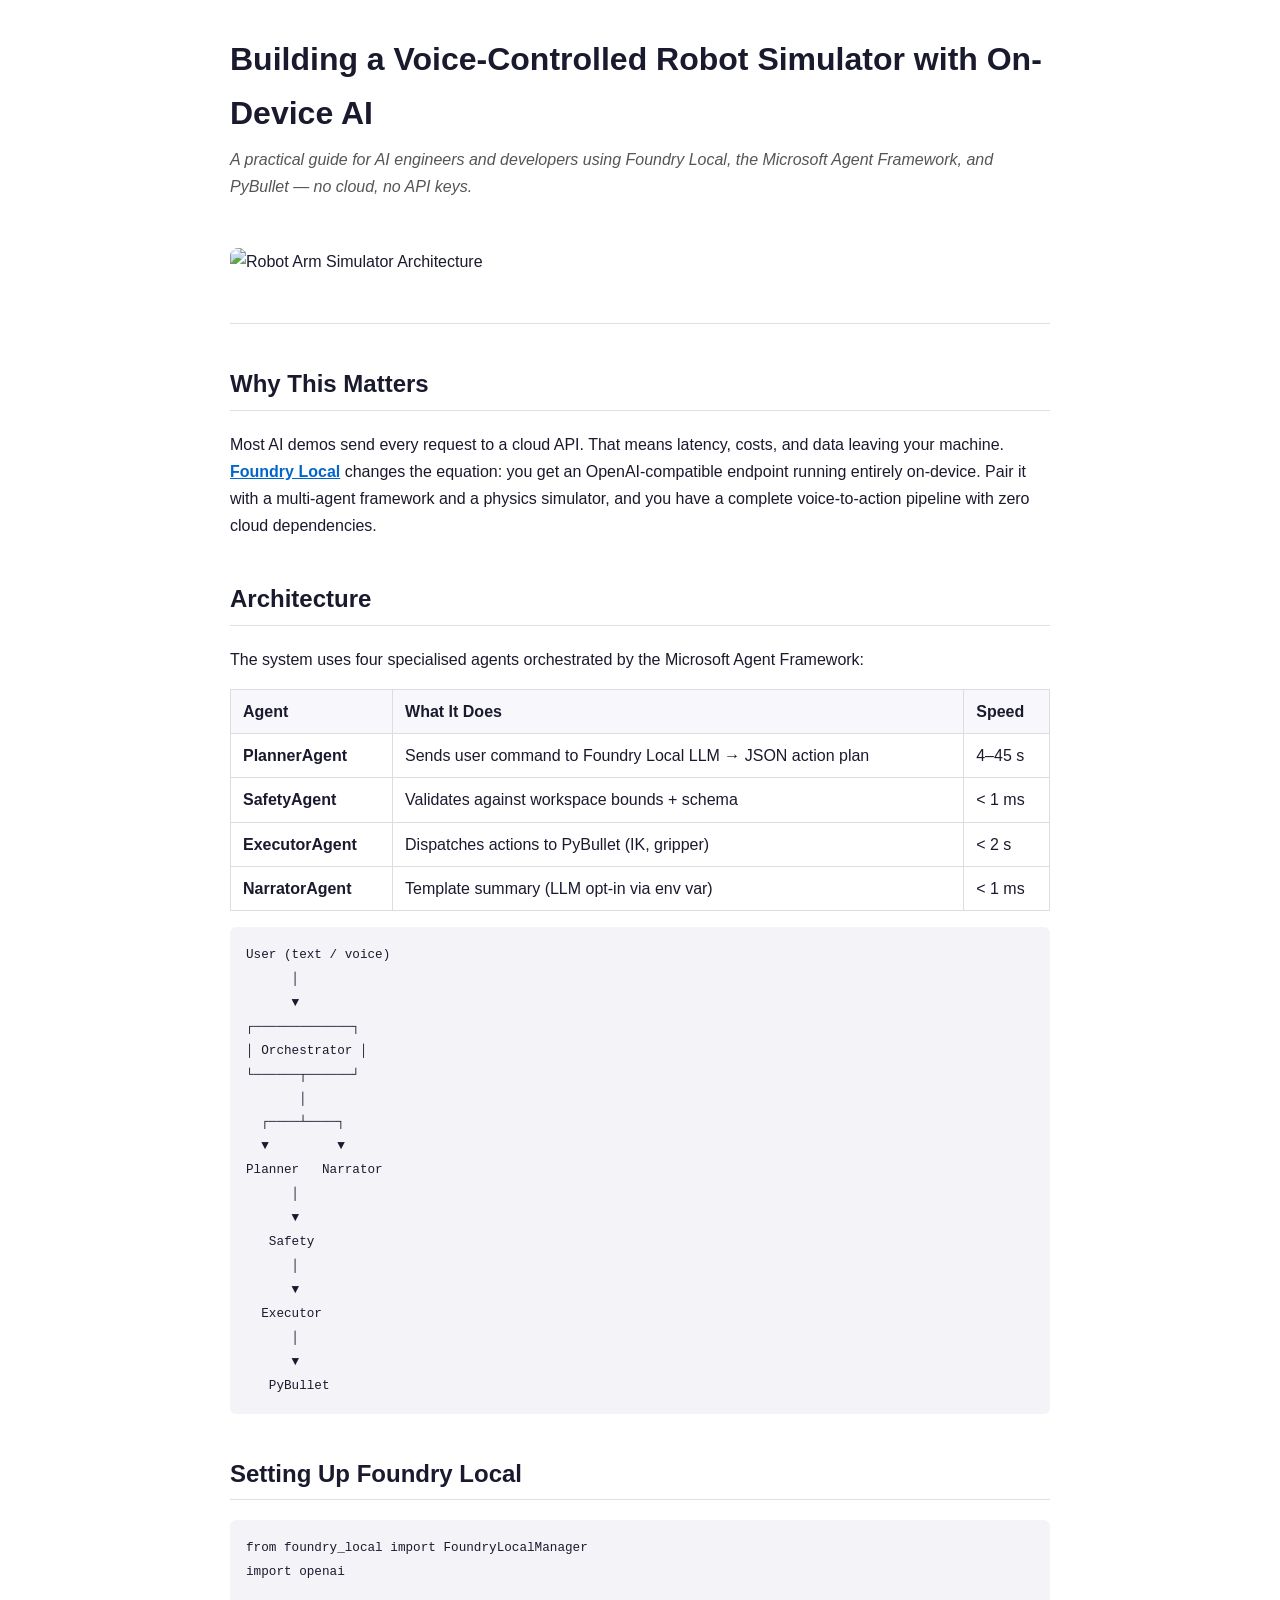
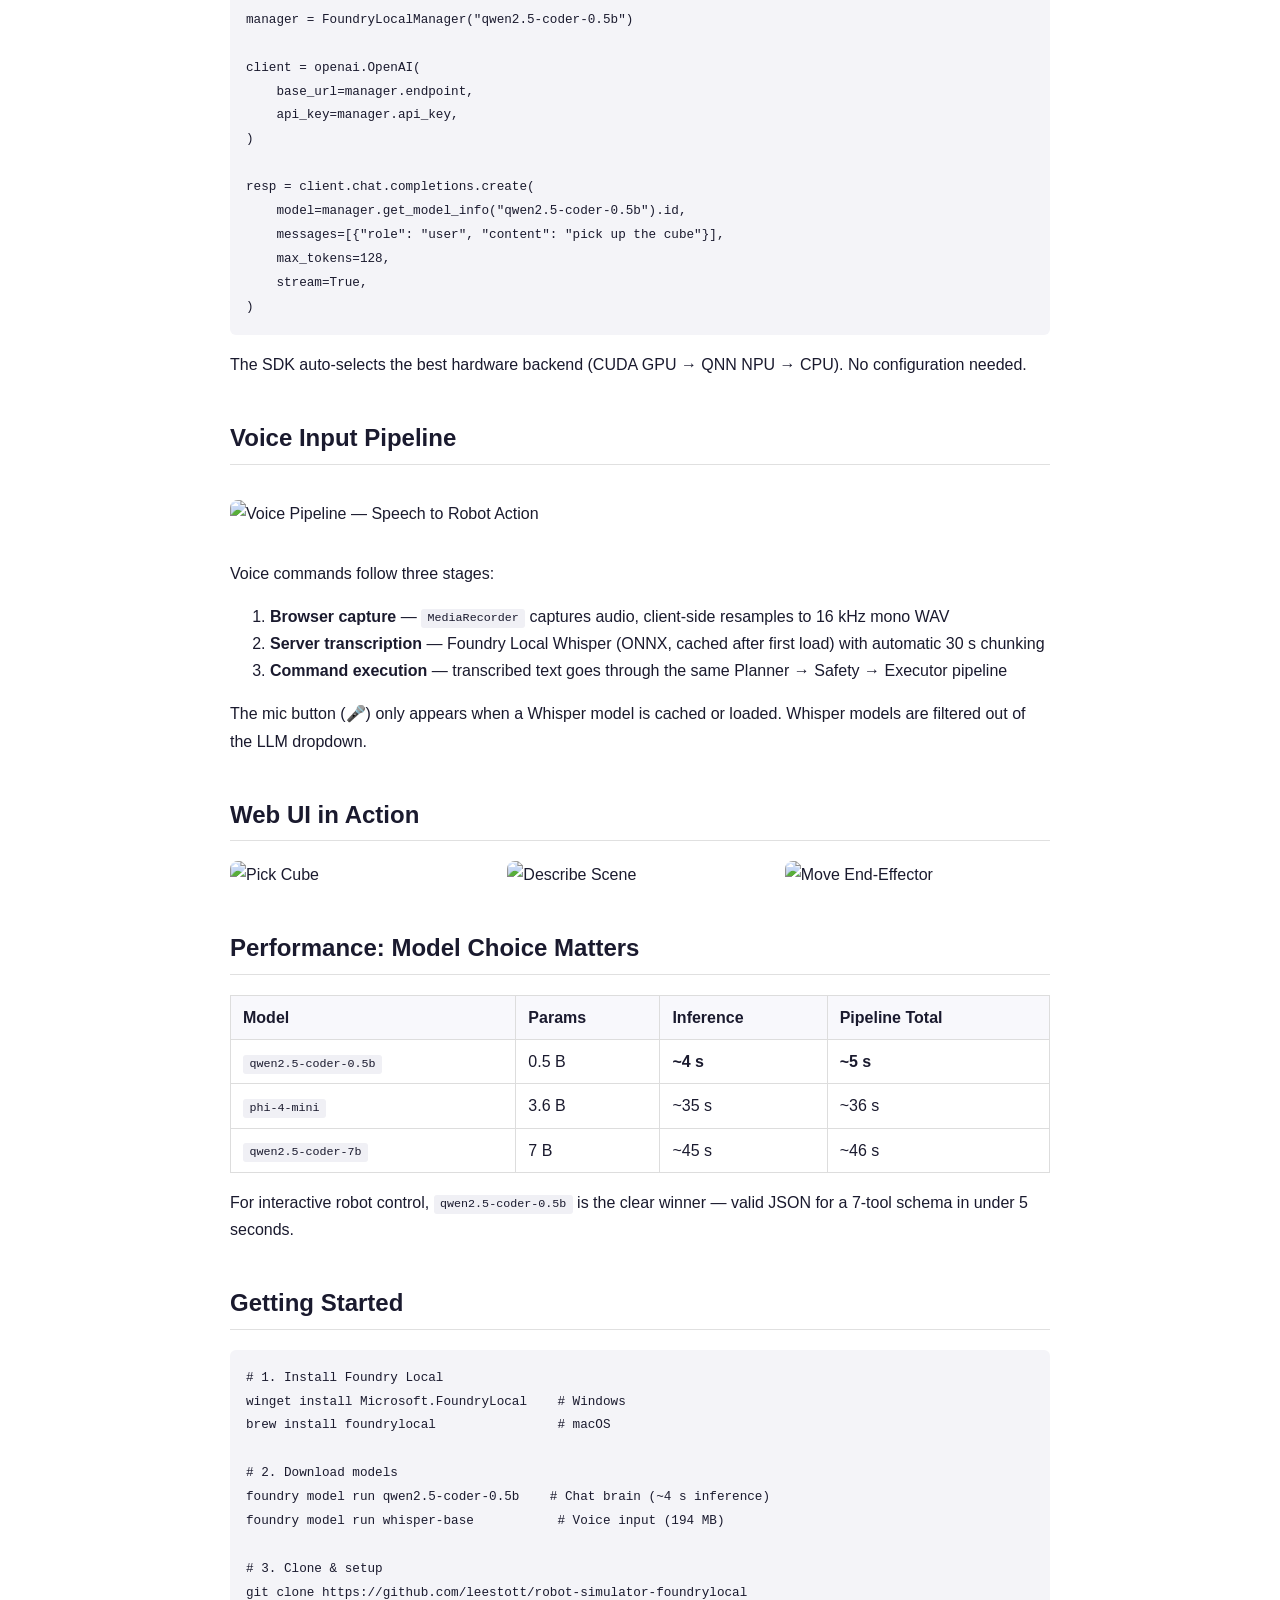
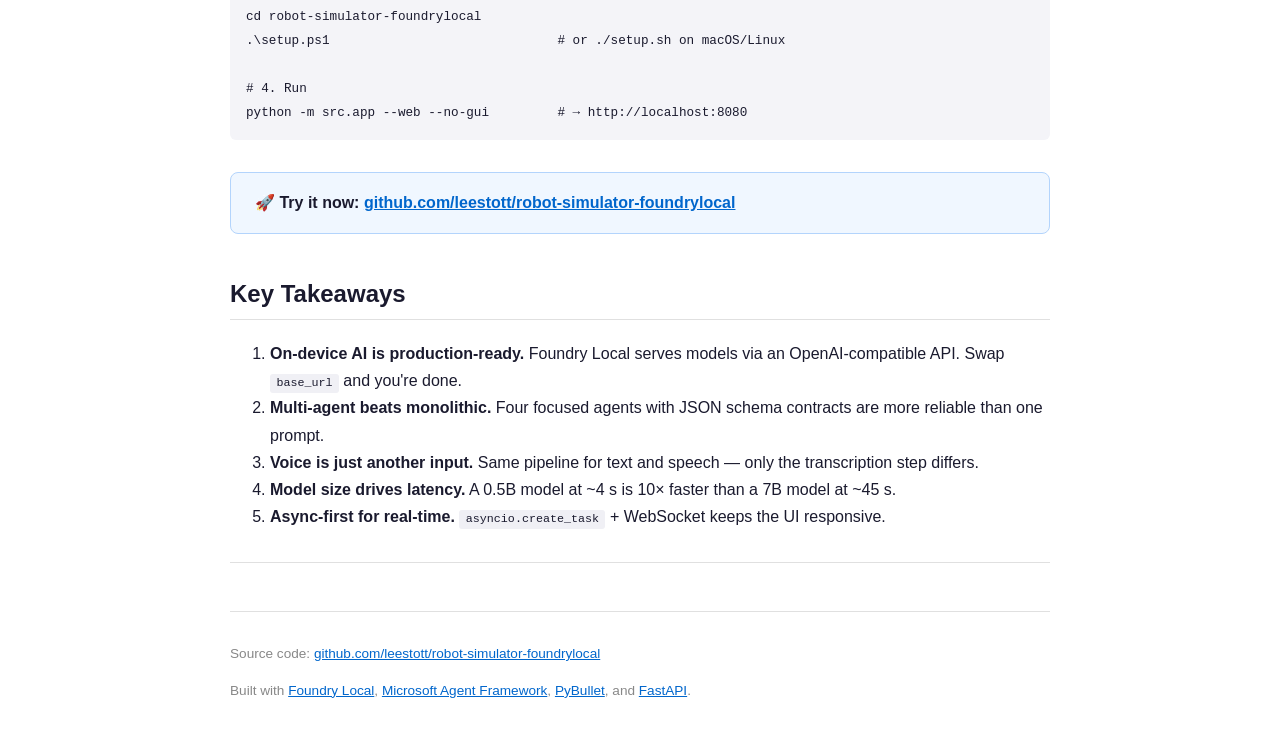
==== blog_post.html @ 7c16f936 "Initial release: voice-controlled robot simulator with Foundry Local - Multi-agent pipeline (Planner" ====
<!DOCTYPE html>
<html lang="en">
<head>
  <meta charset="UTF-8">
  <meta name="viewport" content="width=device-width, initial-scale=1.0">
  <title>Building a Voice-Controlled Robot Simulator with On-Device AI</title>
  <style>
    body { font-family: -apple-system, BlinkMacSystemFont, "Segoe UI", Roboto, sans-serif; max-width: 820px; margin: 2rem auto; padding: 0 1.5rem; color: #1a1a2e; line-height: 1.7; }
    h1 { font-size: 2rem; margin-bottom: 0.3rem; }
    h2 { margin-top: 2.5rem; border-bottom: 1px solid #e0e0e0; padding-bottom: 0.3rem; }
    h3 { margin-top: 1.5rem; }
    .subtitle { color: #555; font-style: italic; margin-bottom: 2rem; display: block; }
    img { max-width: 100%; border-radius: 8px; margin: 1rem 0; }
    pre { background: #f4f4f8; border-radius: 6px; padding: 1rem; overflow-x: auto; font-size: 0.88rem; }
    code { background: #f0f0f5; padding: 0.15rem 0.4rem; border-radius: 3px; font-size: 0.9em; }
    pre code { background: none; padding: 0; }
    table { border-collapse: collapse; width: 100%; margin: 1rem 0; }
    th, td { border: 1px solid #ddd; padding: 0.5rem 0.75rem; text-align: left; }
    th { background: #f8f8fc; }
    .screenshots { display: grid; grid-template-columns: repeat(3, 1fr); gap: 0.75rem; margin: 1rem 0; }
    .screenshots img { margin: 0; }
    a { color: #0066cc; }
    hr { border: none; border-top: 1px solid #e0e0e0; margin: 2rem 0; }
    .cta { background: #f0f7ff; border: 1px solid #b3d4fc; border-radius: 8px; padding: 1rem 1.5rem; margin: 2rem 0; }
    .cta a { font-weight: 600; }
    footer { color: #888; font-size: 0.85rem; margin-top: 3rem; border-top: 1px solid #e0e0e0; padding-top: 1rem; }
  </style>
</head>
<body>

<h1>Building a Voice-Controlled Robot Simulator with On-Device AI</h1>
<span class="subtitle">A practical guide for AI engineers and developers using Foundry Local,
the Microsoft Agent Framework, and PyBullet &mdash; no cloud, no API keys.</span>

<img src="https://raw.githubusercontent.com/leestott/robot-simulator-foundrylocal/main/docs/screenshots/architecture.png"
     alt="Robot Arm Simulator Architecture">

<hr>

<h2>Why This Matters</h2>

<p>Most AI demos send every request to a cloud API. That means latency, costs,
and data leaving your machine. <strong><a href="https://foundrylocal.ai">Foundry Local</a></strong>
changes the equation: you get an OpenAI-compatible endpoint running entirely
on-device. Pair it with a multi-agent framework and a physics simulator,
and you have a complete voice-to-action pipeline with zero cloud dependencies.</p>

<h2>Architecture</h2>

<p>The system uses four specialised agents orchestrated by the Microsoft Agent Framework:</p>

<table>
  <thead><tr><th>Agent</th><th>What It Does</th><th>Speed</th></tr></thead>
  <tbody>
    <tr><td><strong>PlannerAgent</strong></td><td>Sends user command to Foundry Local LLM &rarr; JSON action plan</td><td>4&ndash;45 s</td></tr>
    <tr><td><strong>SafetyAgent</strong></td><td>Validates against workspace bounds + schema</td><td>&lt; 1 ms</td></tr>
    <tr><td><strong>ExecutorAgent</strong></td><td>Dispatches actions to PyBullet (IK, gripper)</td><td>&lt; 2 s</td></tr>
    <tr><td><strong>NarratorAgent</strong></td><td>Template summary (LLM opt-in via env var)</td><td>&lt; 1 ms</td></tr>
  </tbody>
</table>

<pre><code>User (text / voice)
      │
      ▼
┌─────────────┐
│ Orchestrator │
└──────┬──────┘
       │
  ┌────┴────┐
  ▼         ▼
Planner   Narrator
      │
      ▼
   Safety
      │
      ▼
  Executor
      │
      ▼
   PyBullet</code></pre>

<h2>Setting Up Foundry Local</h2>

<pre><code>from foundry_local import FoundryLocalManager
import openai

manager = FoundryLocalManager("qwen2.5-coder-0.5b")

client = openai.OpenAI(
    base_url=manager.endpoint,
    api_key=manager.api_key,
)

resp = client.chat.completions.create(
    model=manager.get_model_info("qwen2.5-coder-0.5b").id,
    messages=[{"role": "user", "content": "pick up the cube"}],
    max_tokens=128,
    stream=True,
)</code></pre>

<p>The SDK auto-selects the best hardware backend (CUDA GPU &rarr; QNN NPU &rarr; CPU). No configuration needed.</p>

<h2>Voice Input Pipeline</h2>

<img src="https://raw.githubusercontent.com/leestott/robot-simulator-foundrylocal/main/docs/screenshots/voice_pipeline.png"
     alt="Voice Pipeline — Speech to Robot Action">

<p>Voice commands follow three stages:</p>

<ol>
  <li><strong>Browser capture</strong> &mdash; <code>MediaRecorder</code> captures audio, client-side resamples to 16 kHz mono WAV</li>
  <li><strong>Server transcription</strong> &mdash; Foundry Local Whisper (ONNX, cached after first load) with automatic 30 s chunking</li>
  <li><strong>Command execution</strong> &mdash; transcribed text goes through the same Planner &rarr; Safety &rarr; Executor pipeline</li>
</ol>

<p>The mic button (&#x1F3A4;) only appears when a Whisper model is cached or loaded. Whisper models are filtered out of the LLM dropdown.</p>

<h2>Web UI in Action</h2>

<div class="screenshots">
  <img src="https://raw.githubusercontent.com/leestott/robot-simulator-foundrylocal/main/docs/screenshots/app_pick.png" alt="Pick Cube">
  <img src="https://raw.githubusercontent.com/leestott/robot-simulator-foundrylocal/main/docs/screenshots/app_describe.png" alt="Describe Scene">
  <img src="https://raw.githubusercontent.com/leestott/robot-simulator-foundrylocal/main/docs/screenshots/app_move.png" alt="Move End-Effector">
</div>

<h2>Performance: Model Choice Matters</h2>

<table>
  <thead><tr><th>Model</th><th>Params</th><th>Inference</th><th>Pipeline Total</th></tr></thead>
  <tbody>
    <tr><td><code>qwen2.5-coder-0.5b</code></td><td>0.5 B</td><td><strong>~4 s</strong></td><td><strong>~5 s</strong></td></tr>
    <tr><td><code>phi-4-mini</code></td><td>3.6 B</td><td>~35 s</td><td>~36 s</td></tr>
    <tr><td><code>qwen2.5-coder-7b</code></td><td>7 B</td><td>~45 s</td><td>~46 s</td></tr>
  </tbody>
</table>

<p>For interactive robot control, <code>qwen2.5-coder-0.5b</code> is the clear winner &mdash;
valid JSON for a 7-tool schema in under 5 seconds.</p>

<h2>Getting Started</h2>

<pre><code># 1. Install Foundry Local
winget install Microsoft.FoundryLocal    # Windows
brew install foundrylocal                # macOS

# 2. Download models
foundry model run qwen2.5-coder-0.5b    # Chat brain (~4 s inference)
foundry model run whisper-base           # Voice input (194 MB)

# 3. Clone &amp; setup
git clone https://github.com/leestott/robot-simulator-foundrylocal
cd robot-simulator-foundrylocal
.\setup.ps1                              # or ./setup.sh on macOS/Linux

# 4. Run
python -m src.app --web --no-gui         # → http://localhost:8080</code></pre>

<div class="cta">
  <strong>&#x1F680; Try it now:</strong>
  <a href="https://github.com/leestott/robot-simulator-foundrylocal">github.com/leestott/robot-simulator-foundrylocal</a>
</div>

<h2>Key Takeaways</h2>

<ol>
  <li><strong>On-device AI is production-ready.</strong> Foundry Local serves models via an OpenAI-compatible API. Swap <code>base_url</code> and you're done.</li>
  <li><strong>Multi-agent beats monolithic.</strong> Four focused agents with JSON schema contracts are more reliable than one prompt.</li>
  <li><strong>Voice is just another input.</strong> Same pipeline for text and speech &mdash; only the transcription step differs.</li>
  <li><strong>Model size drives latency.</strong> A 0.5B model at ~4 s is 10&times; faster than a 7B model at ~45 s.</li>
  <li><strong>Async-first for real-time.</strong> <code>asyncio.create_task</code> + WebSocket keeps the UI responsive.</li>
</ol>

<hr>

<footer>
  <p>Source code: <a href="https://github.com/leestott/robot-simulator-foundrylocal">github.com/leestott/robot-simulator-foundrylocal</a></p>
  <p>Built with <a href="https://foundrylocal.ai">Foundry Local</a>,
  <a href="https://github.com/microsoft/agents">Microsoft Agent Framework</a>,
  <a href="https://pybullet.org">PyBullet</a>, and
  <a href="https://fastapi.tiangolo.com">FastAPI</a>.</p>
</footer>

</body>
</html>
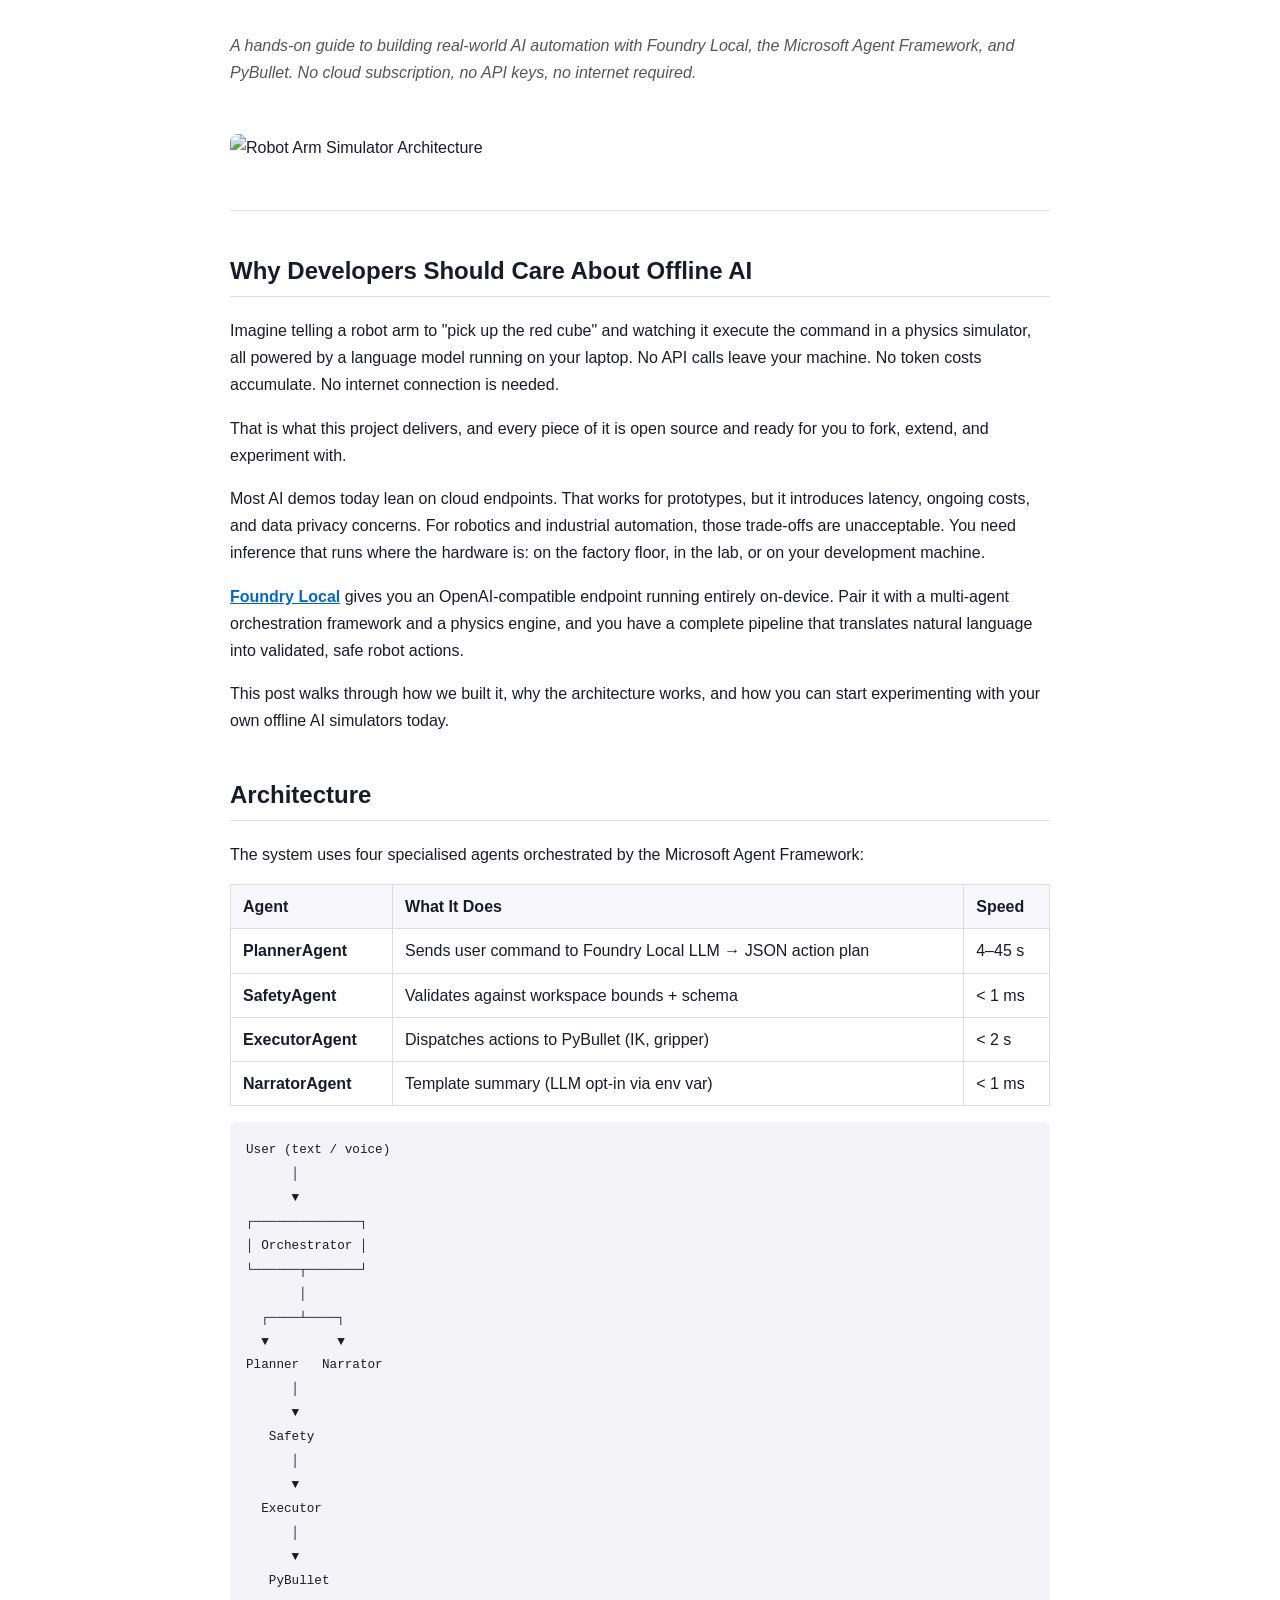
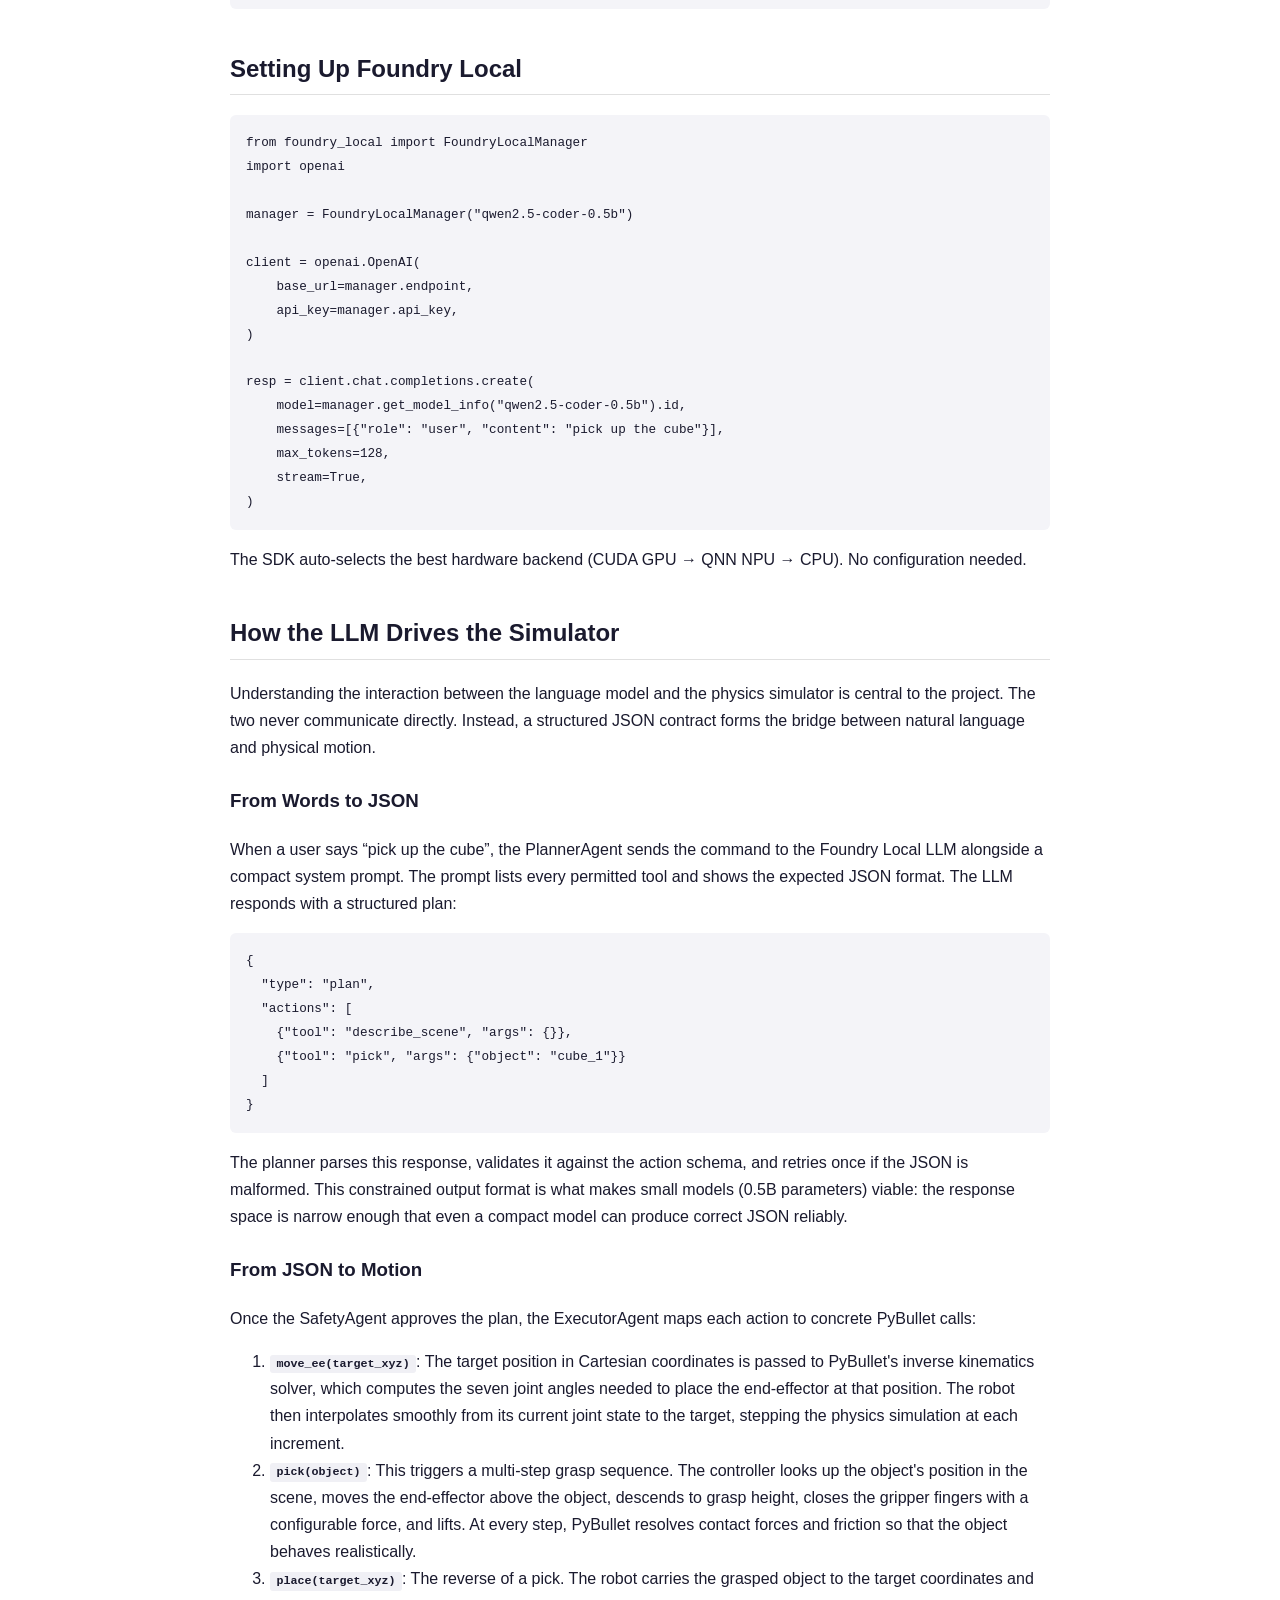
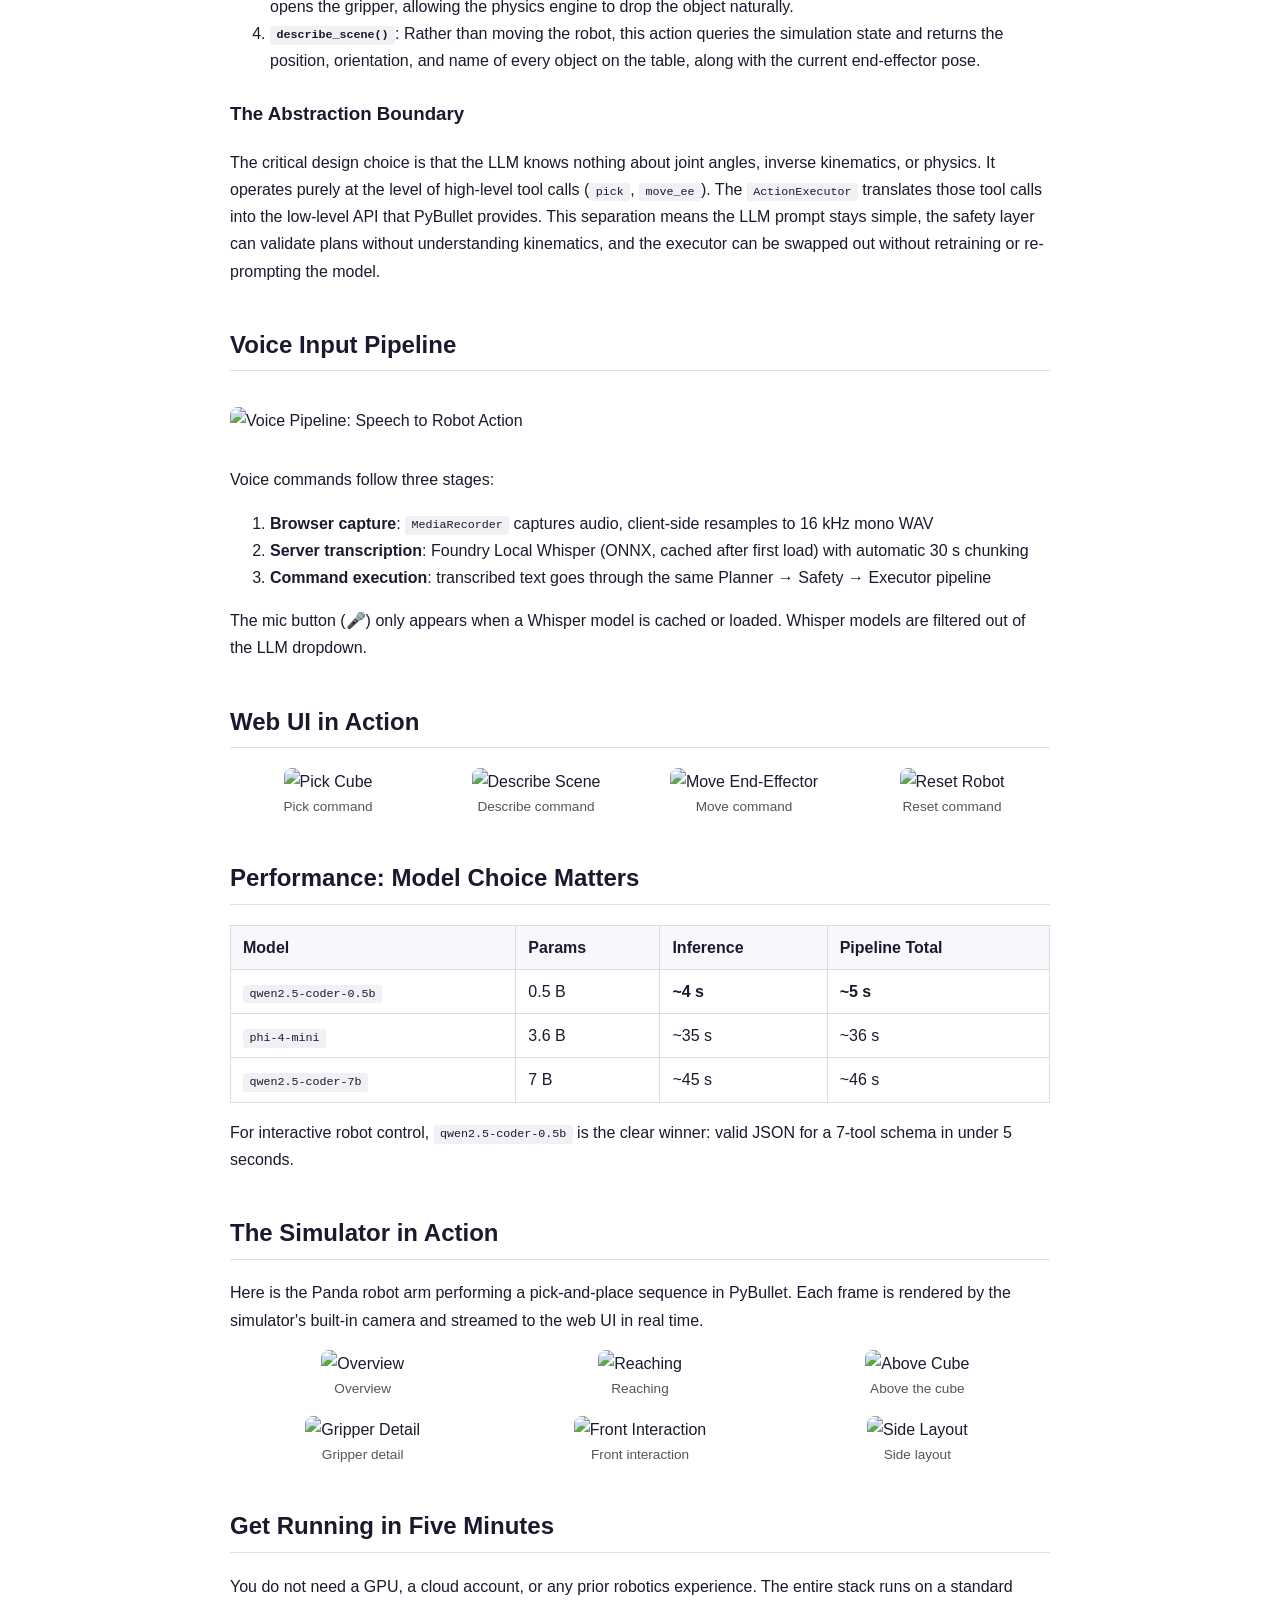
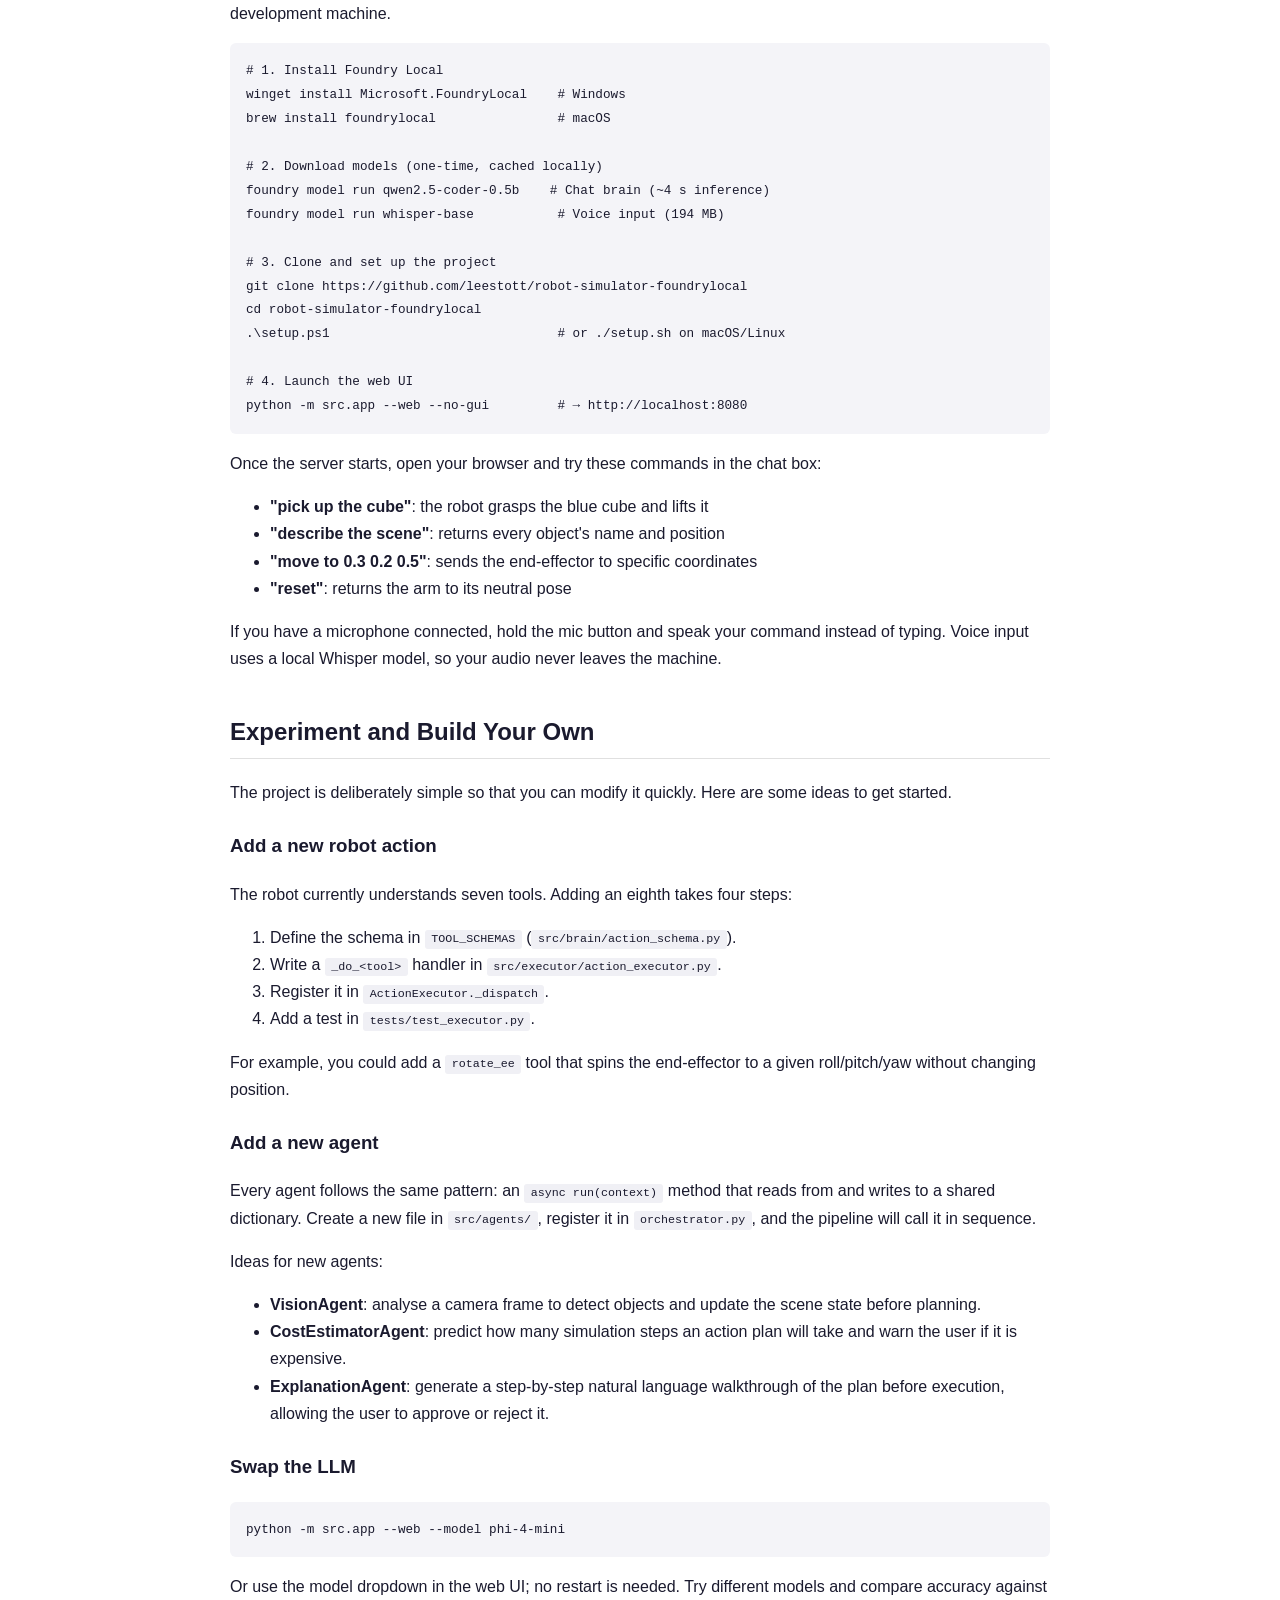
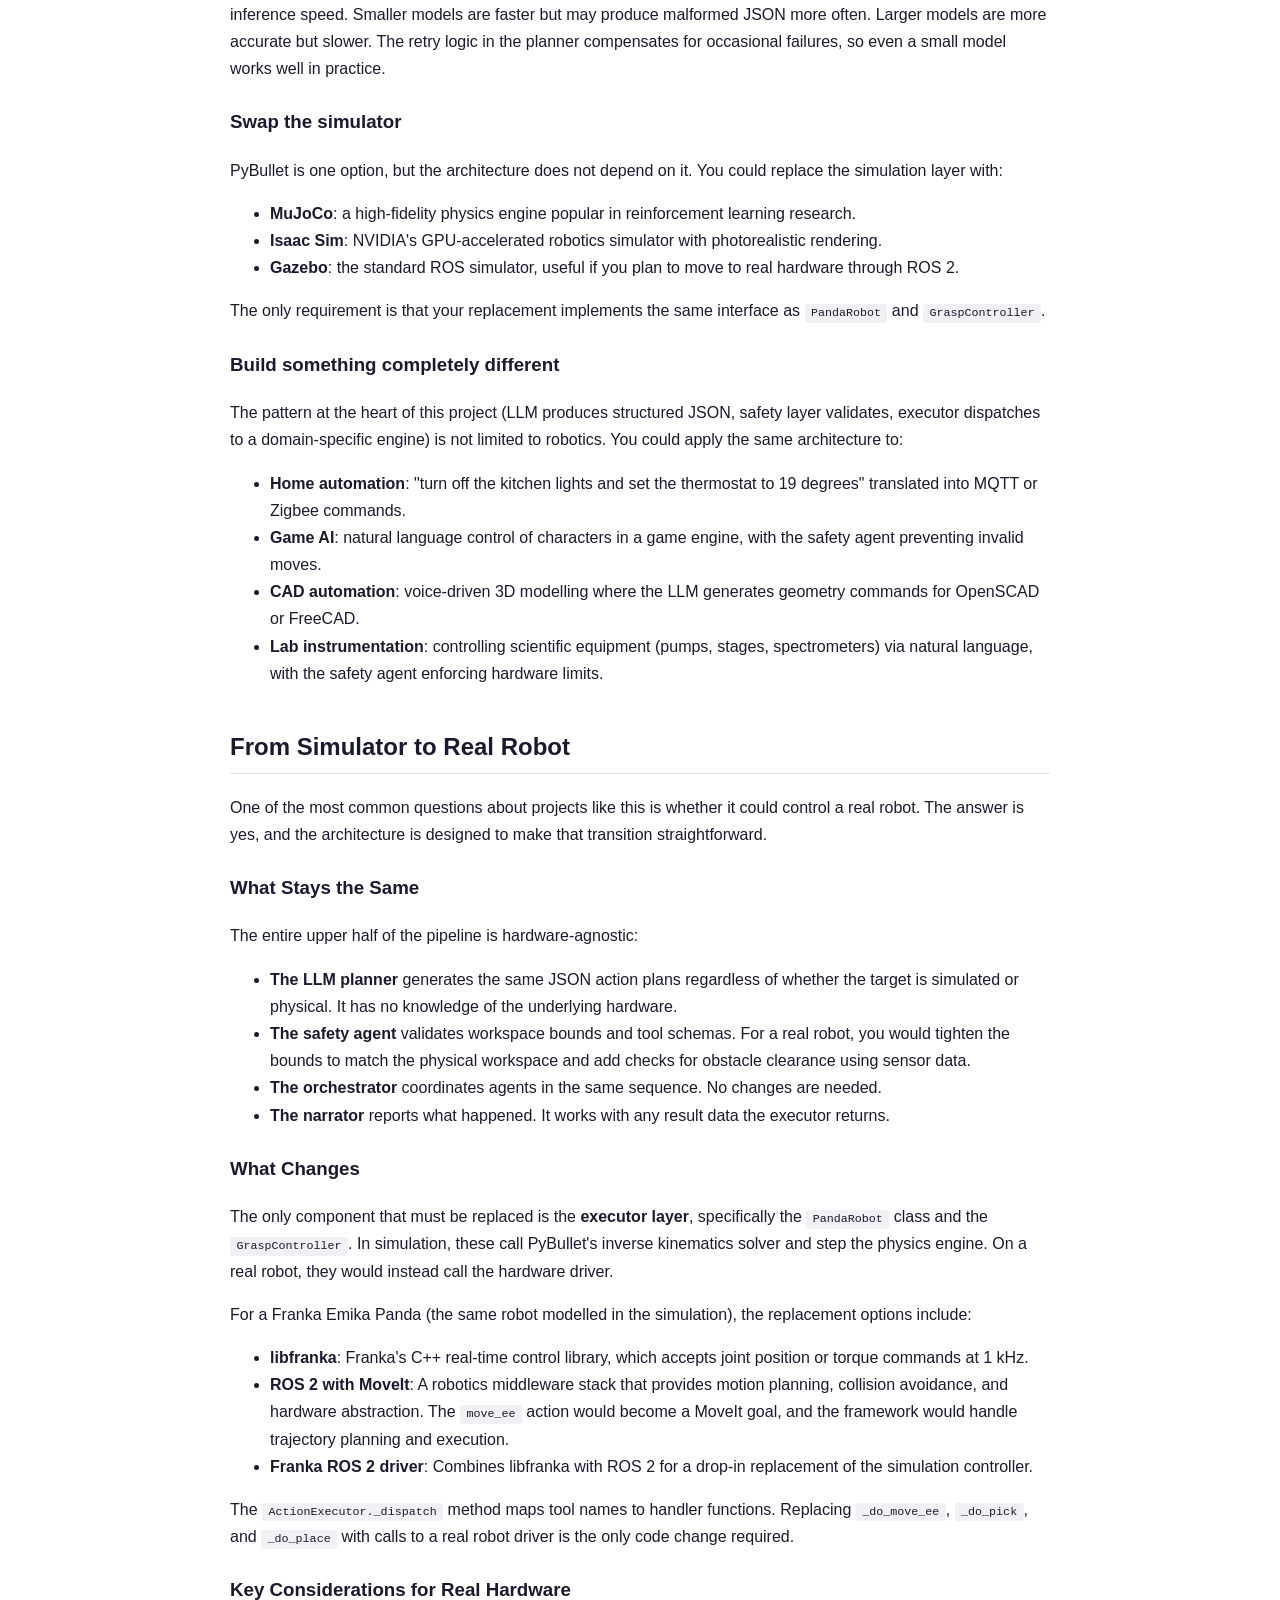
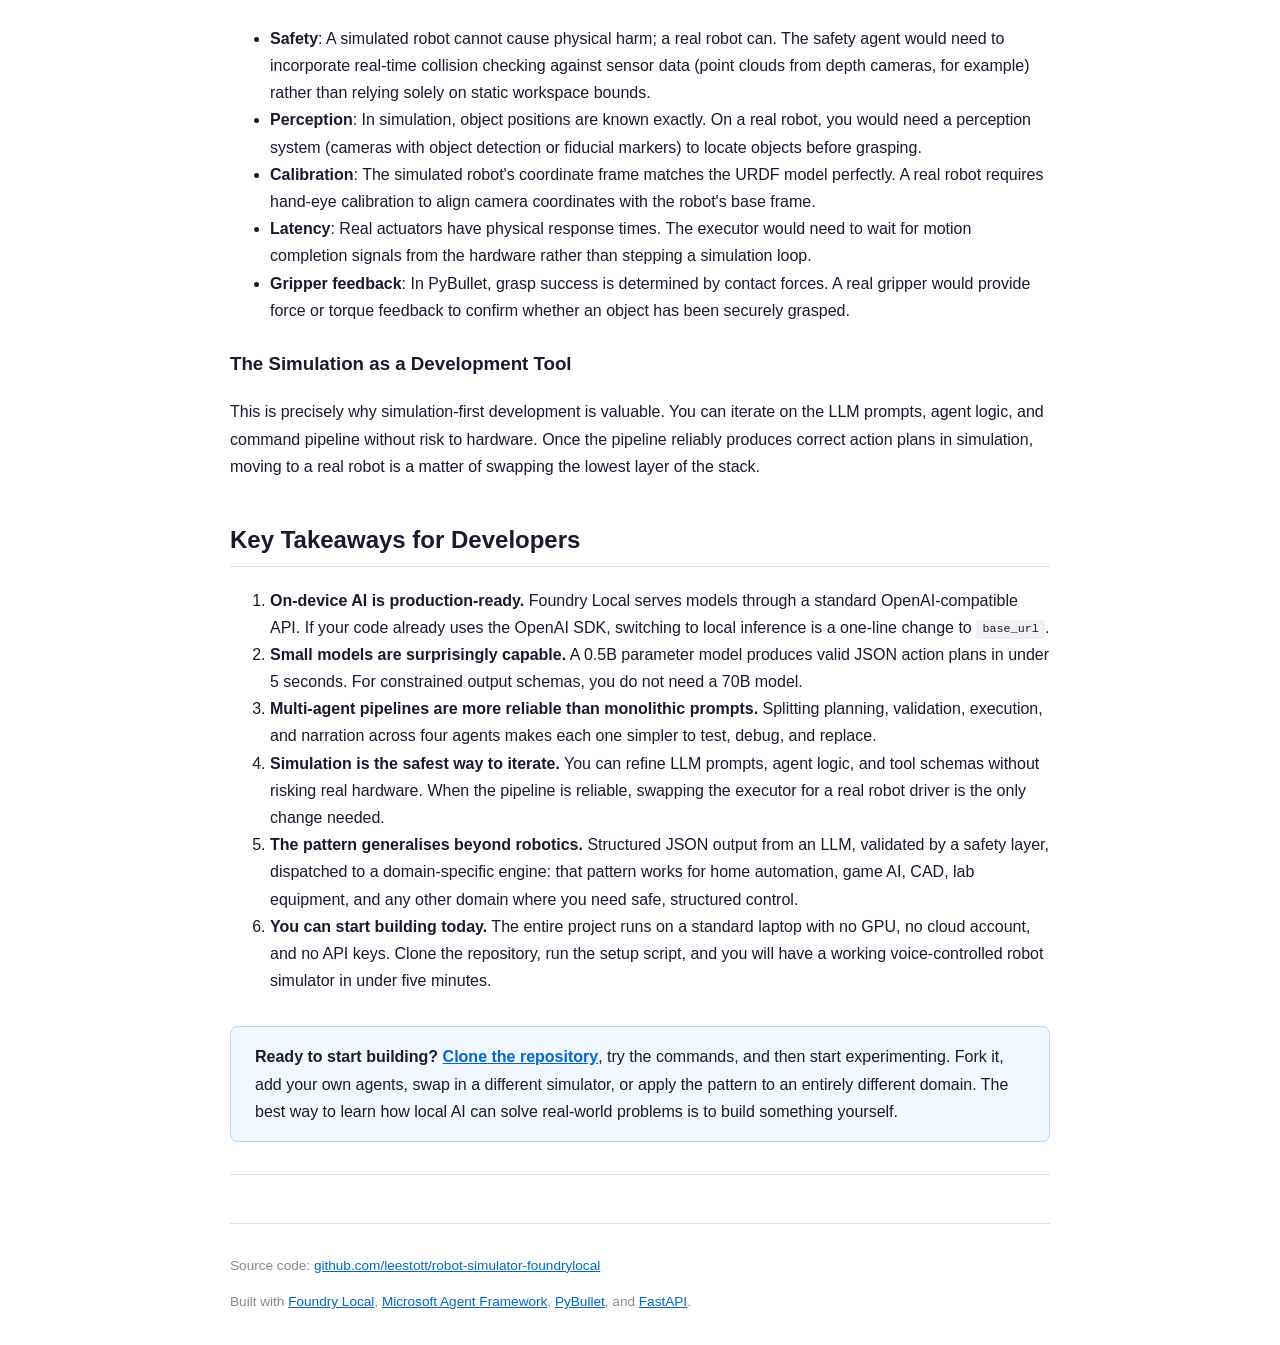
==== commit 3b9ed0da: "Update" ====
--- a/blog_post.html
+++ b/blog_post.html
@@ -28,22 +28,41 @@
 </head>
 <body>
 
-<h1>Building a Voice-Controlled Robot Simulator with On-Device AI</h1>
-<span class="subtitle">A practical guide for AI engineers and developers using Foundry Local,
-the Microsoft Agent Framework, and PyBullet &mdash; no cloud, no API keys.</span>
+
+<span class="subtitle">A hands-on guide to building real-world AI automation with Foundry
+Local, the Microsoft Agent Framework, and PyBullet. No cloud
+subscription, no API keys, no internet required.</span>
 
 <img src="https://raw.githubusercontent.com/leestott/robot-simulator-foundrylocal/main/docs/screenshots/architecture.png"
      alt="Robot Arm Simulator Architecture">
 
 <hr>
 
-<h2>Why This Matters</h2>
-
-<p>Most AI demos send every request to a cloud API. That means latency, costs,
-and data leaving your machine. <strong><a href="https://foundrylocal.ai">Foundry Local</a></strong>
-changes the equation: you get an OpenAI-compatible endpoint running entirely
-on-device. Pair it with a multi-agent framework and a physics simulator,
-and you have a complete voice-to-action pipeline with zero cloud dependencies.</p>
+<h2>Why Developers Should Care About Offline AI</h2>
+
+<p>Imagine telling a robot arm to "pick up the red cube" and watching it
+execute the command in a physics simulator, all powered by a language
+model running on your laptop. No API calls leave your machine. No
+token costs accumulate. No internet connection is needed.</p>
+
+<p>That is what this project delivers, and every piece of it is open source
+and ready for you to fork, extend, and experiment with.</p>
+
+<p>Most AI demos today lean on cloud endpoints. That works for prototypes,
+but it introduces latency, ongoing costs, and data privacy concerns.
+For robotics and industrial automation, those trade-offs are
+unacceptable. You need inference that runs where the hardware is:
+on the factory floor, in the lab, or on your development machine.</p>
+
+<p><strong><a href="https://foundrylocal.ai">Foundry Local</a></strong>
+gives you an OpenAI-compatible endpoint running entirely on-device. Pair
+it with a multi-agent orchestration framework and a physics engine, and
+you have a complete pipeline that translates natural language into
+validated, safe robot actions.</p>
+
+<p>This post walks through how we built it, why the architecture works,
+and how you can start experimenting with your own offline AI
+simulators today.</p>
 
 <h2>Architecture</h2>
 
@@ -62,9 +81,9 @@
 <pre><code>User (text / voice)
       │
       ▼
-┌─────────────┐
+┌──────────────┐
 │ Orchestrator │
-└──────┬──────┘
+└──────┬───────┘
        │
   ┌────┴────┐
   ▼         ▼
@@ -100,27 +119,91 @@
 
 <p>The SDK auto-selects the best hardware backend (CUDA GPU &rarr; QNN NPU &rarr; CPU). No configuration needed.</p>
 
+<h2>How the LLM Drives the Simulator</h2>
+
+<p>Understanding the interaction between the language model and the physics
+simulator is central to the project. The two never communicate directly.
+Instead, a structured JSON contract forms the bridge between natural
+language and physical motion.</p>
+
+<h3>From Words to JSON</h3>
+
+<p>When a user says &ldquo;pick up the cube&rdquo;, the PlannerAgent sends the command
+to the Foundry Local LLM alongside a compact system prompt. The prompt
+lists every permitted tool and shows the expected JSON format. The LLM
+responds with a structured plan:</p>
+
+<pre><code>{
+  "type": "plan",
+  "actions": [
+    {"tool": "describe_scene", "args": {}},
+    {"tool": "pick", "args": {"object": "cube_1"}}
+  ]
+}</code></pre>
+
+<p>The planner parses this response, validates it against the action schema,
+and retries once if the JSON is malformed. This constrained output format
+is what makes small models (0.5B parameters) viable: the response space
+is narrow enough that even a compact model can produce correct JSON
+reliably.</p>
+
+<h3>From JSON to Motion</h3>
+
+<p>Once the SafetyAgent approves the plan, the ExecutorAgent maps each
+action to concrete PyBullet calls:</p>
+
+<ol>
+  <li><strong><code>move_ee(target_xyz)</code></strong>: The target position in Cartesian coordinates is passed to PyBullet's inverse kinematics solver, which computes the seven joint angles needed to place the end-effector at that position. The robot then interpolates smoothly from its current joint state to the target, stepping the physics simulation at each increment.</li>
+  <li><strong><code>pick(object)</code></strong>: This triggers a multi-step grasp sequence. The controller looks up the object's position in the scene, moves the end-effector above the object, descends to grasp height, closes the gripper fingers with a configurable force, and lifts. At every step, PyBullet resolves contact forces and friction so that the object behaves realistically.</li>
+  <li><strong><code>place(target_xyz)</code></strong>: The reverse of a pick. The robot carries the grasped object to the target coordinates and opens the gripper, allowing the physics engine to drop the object naturally.</li>
+  <li><strong><code>describe_scene()</code></strong>: Rather than moving the robot, this action queries the simulation state and returns the position, orientation, and name of every object on the table, along with the current end-effector pose.</li>
+</ol>
+
+<h3>The Abstraction Boundary</h3>
+
+<p>The critical design choice is that the LLM knows nothing about joint
+angles, inverse kinematics, or physics. It operates purely at the level
+of high-level tool calls (<code>pick</code>, <code>move_ee</code>). The
+<code>ActionExecutor</code> translates those tool calls into the low-level
+API that PyBullet provides. This separation means the LLM prompt stays
+simple, the safety layer can validate plans without understanding
+kinematics, and the executor can be swapped out without retraining or
+re-prompting the model.</p>
+
 <h2>Voice Input Pipeline</h2>
 
 <img src="https://raw.githubusercontent.com/leestott/robot-simulator-foundrylocal/main/docs/screenshots/voice_pipeline.png"
-     alt="Voice Pipeline — Speech to Robot Action">
+     alt="Voice Pipeline: Speech to Robot Action">
 
 <p>Voice commands follow three stages:</p>
 
 <ol>
-  <li><strong>Browser capture</strong> &mdash; <code>MediaRecorder</code> captures audio, client-side resamples to 16 kHz mono WAV</li>
-  <li><strong>Server transcription</strong> &mdash; Foundry Local Whisper (ONNX, cached after first load) with automatic 30 s chunking</li>
-  <li><strong>Command execution</strong> &mdash; transcribed text goes through the same Planner &rarr; Safety &rarr; Executor pipeline</li>
+  <li><strong>Browser capture</strong>: <code>MediaRecorder</code> captures audio, client-side resamples to 16 kHz mono WAV</li>
+  <li><strong>Server transcription</strong>: Foundry Local Whisper (ONNX, cached after first load) with automatic 30 s chunking</li>
+  <li><strong>Command execution</strong>: transcribed text goes through the same Planner &rarr; Safety &rarr; Executor pipeline</li>
 </ol>
 
 <p>The mic button (&#x1F3A4;) only appears when a Whisper model is cached or loaded. Whisper models are filtered out of the LLM dropdown.</p>
 
 <h2>Web UI in Action</h2>
 
-<div class="screenshots">
-  <img src="https://raw.githubusercontent.com/leestott/robot-simulator-foundrylocal/main/docs/screenshots/app_pick.png" alt="Pick Cube">
-  <img src="https://raw.githubusercontent.com/leestott/robot-simulator-foundrylocal/main/docs/screenshots/app_describe.png" alt="Describe Scene">
-  <img src="https://raw.githubusercontent.com/leestott/robot-simulator-foundrylocal/main/docs/screenshots/app_move.png" alt="Move End-Effector">
+<div class="screenshots" style="grid-template-columns: repeat(4, 1fr);">
+  <figure style="margin:0; text-align:center;">
+    <img src="https://raw.githubusercontent.com/leestott/robot-simulator-foundrylocal/main/docs/screenshots/app_pick.png" alt="Pick Cube">
+    <figcaption style="font-size:0.85rem; color:#555;">Pick command</figcaption>
+  </figure>
+  <figure style="margin:0; text-align:center;">
+    <img src="https://raw.githubusercontent.com/leestott/robot-simulator-foundrylocal/main/docs/screenshots/app_describe.png" alt="Describe Scene">
+    <figcaption style="font-size:0.85rem; color:#555;">Describe command</figcaption>
+  </figure>
+  <figure style="margin:0; text-align:center;">
+    <img src="https://raw.githubusercontent.com/leestott/robot-simulator-foundrylocal/main/docs/screenshots/app_move.png" alt="Move End-Effector">
+    <figcaption style="font-size:0.85rem; color:#555;">Move command</figcaption>
+  </figure>
+  <figure style="margin:0; text-align:center;">
+    <img src="https://raw.githubusercontent.com/leestott/robot-simulator-foundrylocal/main/docs/screenshots/app_reset.png" alt="Reset Robot">
+    <figcaption style="font-size:0.85rem; color:#555;">Reset command</figcaption>
+  </figure>
 </div>
 
 <h2>Performance: Model Choice Matters</h2>
@@ -134,41 +217,228 @@
   </tbody>
 </table>
 
-<p>For interactive robot control, <code>qwen2.5-coder-0.5b</code> is the clear winner &mdash;
+<p>For interactive robot control, <code>qwen2.5-coder-0.5b</code> is the clear winner:
 valid JSON for a 7-tool schema in under 5 seconds.</p>
 
-<h2>Getting Started</h2>
+<h2>The Simulator in Action</h2>
+
+<p>Here is the Panda robot arm performing a pick-and-place sequence in PyBullet. Each frame is rendered by the simulator's built-in camera and streamed to the web UI in real time.</p>
+
+<div class="screenshots">
+  <figure style="margin:0; text-align:center;">
+    <img src="https://raw.githubusercontent.com/leestott/robot-simulator-foundrylocal/main/docs/screenshots/01_overview.png" alt="Overview">
+    <figcaption style="font-size:0.85rem; color:#555;">Overview</figcaption>
+  </figure>
+  <figure style="margin:0; text-align:center;">
+    <img src="https://raw.githubusercontent.com/leestott/robot-simulator-foundrylocal/main/docs/screenshots/02_reaching.png" alt="Reaching">
+    <figcaption style="font-size:0.85rem; color:#555;">Reaching</figcaption>
+  </figure>
+  <figure style="margin:0; text-align:center;">
+    <img src="https://raw.githubusercontent.com/leestott/robot-simulator-foundrylocal/main/docs/screenshots/03_above_cube.png" alt="Above Cube">
+    <figcaption style="font-size:0.85rem; color:#555;">Above the cube</figcaption>
+  </figure>
+</div>
+
+<div class="screenshots">
+  <figure style="margin:0; text-align:center;">
+    <img src="https://raw.githubusercontent.com/leestott/robot-simulator-foundrylocal/main/docs/screenshots/04_gripper_detail.png" alt="Gripper Detail">
+    <figcaption style="font-size:0.85rem; color:#555;">Gripper detail</figcaption>
+  </figure>
+  <figure style="margin:0; text-align:center;">
+    <img src="https://raw.githubusercontent.com/leestott/robot-simulator-foundrylocal/main/docs/screenshots/05_front_interaction.png" alt="Front Interaction">
+    <figcaption style="font-size:0.85rem; color:#555;">Front interaction</figcaption>
+  </figure>
+  <figure style="margin:0; text-align:center;">
+    <img src="https://raw.githubusercontent.com/leestott/robot-simulator-foundrylocal/main/docs/screenshots/06_side_layout.png" alt="Side Layout">
+    <figcaption style="font-size:0.85rem; color:#555;">Side layout</figcaption>
+  </figure>
+</div>
+
+<h2>Get Running in Five Minutes</h2>
+
+<p>You do not need a GPU, a cloud account, or any prior robotics
+experience. The entire stack runs on a standard development machine.</p>
 
 <pre><code># 1. Install Foundry Local
 winget install Microsoft.FoundryLocal    # Windows
 brew install foundrylocal                # macOS
 
-# 2. Download models
+# 2. Download models (one-time, cached locally)
 foundry model run qwen2.5-coder-0.5b    # Chat brain (~4 s inference)
 foundry model run whisper-base           # Voice input (194 MB)
 
-# 3. Clone &amp; setup
+# 3. Clone and set up the project
 git clone https://github.com/leestott/robot-simulator-foundrylocal
 cd robot-simulator-foundrylocal
 .\setup.ps1                              # or ./setup.sh on macOS/Linux
 
-# 4. Run
+# 4. Launch the web UI
 python -m src.app --web --no-gui         # → http://localhost:8080</code></pre>
 
+<p>Once the server starts, open your browser and try these commands in the
+chat box:</p>
+
+<ul>
+  <li><strong>"pick up the cube"</strong>: the robot grasps the blue cube and lifts it</li>
+  <li><strong>"describe the scene"</strong>: returns every object's name and position</li>
+  <li><strong>"move to 0.3 0.2 0.5"</strong>: sends the end-effector to specific coordinates</li>
+  <li><strong>"reset"</strong>: returns the arm to its neutral pose</li>
+</ul>
+
+<p>If you have a microphone connected, hold the mic button and speak your
+command instead of typing. Voice input uses a local Whisper model, so
+your audio never leaves the machine.</p>
+
+<h2>Experiment and Build Your Own</h2>
+
+<p>The project is deliberately simple so that you can modify it quickly.
+Here are some ideas to get started.</p>
+
+<h3>Add a new robot action</h3>
+
+<p>The robot currently understands seven tools. Adding an eighth takes
+four steps:</p>
+
+<ol>
+  <li>Define the schema in <code>TOOL_SCHEMAS</code> (<code>src/brain/action_schema.py</code>).</li>
+  <li>Write a <code>_do_&lt;tool&gt;</code> handler in <code>src/executor/action_executor.py</code>.</li>
+  <li>Register it in <code>ActionExecutor._dispatch</code>.</li>
+  <li>Add a test in <code>tests/test_executor.py</code>.</li>
+</ol>
+
+<p>For example, you could add a <code>rotate_ee</code> tool that spins the
+end-effector to a given roll/pitch/yaw without changing position.</p>
+
+<h3>Add a new agent</h3>
+
+<p>Every agent follows the same pattern: an <code>async run(context)</code>
+method that reads from and writes to a shared dictionary. Create a new
+file in <code>src/agents/</code>, register it in <code>orchestrator.py</code>,
+and the pipeline will call it in sequence.</p>
+
+<p>Ideas for new agents:</p>
+
+<ul>
+  <li><strong>VisionAgent</strong>: analyse a camera frame to detect objects and update the scene state before planning.</li>
+  <li><strong>CostEstimatorAgent</strong>: predict how many simulation steps an action plan will take and warn the user if it is expensive.</li>
+  <li><strong>ExplanationAgent</strong>: generate a step-by-step natural language walkthrough of the plan before execution, allowing the user to approve or reject it.</li>
+</ul>
+
+<h3>Swap the LLM</h3>
+
+<pre><code>python -m src.app --web --model phi-4-mini</code></pre>
+
+<p>Or use the model dropdown in the web UI; no restart is needed. Try
+different models and compare accuracy against inference speed. Smaller
+models are faster but may produce malformed JSON more often. Larger
+models are more accurate but slower. The retry logic in the planner
+compensates for occasional failures, so even a small model works well
+in practice.</p>
+
+<h3>Swap the simulator</h3>
+
+<p>PyBullet is one option, but the architecture does not depend on it.
+You could replace the simulation layer with:</p>
+
+<ul>
+  <li><strong>MuJoCo</strong>: a high-fidelity physics engine popular in reinforcement learning research.</li>
+  <li><strong>Isaac Sim</strong>: NVIDIA's GPU-accelerated robotics simulator with photorealistic rendering.</li>
+  <li><strong>Gazebo</strong>: the standard ROS simulator, useful if you plan to move to real hardware through ROS 2.</li>
+</ul>
+
+<p>The only requirement is that your replacement implements the same
+interface as <code>PandaRobot</code> and <code>GraspController</code>.</p>
+
+<h3>Build something completely different</h3>
+
+<p>The pattern at the heart of this project (LLM produces structured
+JSON, safety layer validates, executor dispatches to a domain-specific
+engine) is not limited to robotics. You could apply the same
+architecture to:</p>
+
+<ul>
+  <li><strong>Home automation</strong>: "turn off the kitchen lights and set the thermostat to 19 degrees" translated into MQTT or Zigbee commands.</li>
+  <li><strong>Game AI</strong>: natural language control of characters in a game engine, with the safety agent preventing invalid moves.</li>
+  <li><strong>CAD automation</strong>: voice-driven 3D modelling where the LLM generates geometry commands for OpenSCAD or FreeCAD.</li>
+  <li><strong>Lab instrumentation</strong>: controlling scientific equipment (pumps, stages, spectrometers) via natural language, with the safety agent enforcing hardware limits.</li>
+</ul>
+
+<h2>From Simulator to Real Robot</h2>
+
+<p>One of the most common questions about projects like this is whether
+it could control a real robot. The answer is yes, and the architecture
+is designed to make that transition straightforward.</p>
+
+<h3>What Stays the Same</h3>
+
+<p>The entire upper half of the pipeline is hardware-agnostic:</p>
+
+<ul>
+  <li><strong>The LLM planner</strong> generates the same JSON action plans regardless of whether the target is simulated or physical. It has no knowledge of the underlying hardware.</li>
+  <li><strong>The safety agent</strong> validates workspace bounds and tool schemas. For a real robot, you would tighten the bounds to match the physical workspace and add checks for obstacle clearance using sensor data.</li>
+  <li><strong>The orchestrator</strong> coordinates agents in the same sequence. No changes are needed.</li>
+  <li><strong>The narrator</strong> reports what happened. It works with any result data the executor returns.</li>
+</ul>
+
+<h3>What Changes</h3>
+
+<p>The only component that must be replaced is the <strong>executor layer</strong>,
+specifically the <code>PandaRobot</code> class and the <code>GraspController</code>.
+In simulation, these call PyBullet's inverse kinematics solver and step
+the physics engine. On a real robot, they would instead call the hardware
+driver.</p>
+
+<p>For a Franka Emika Panda (the same robot modelled in the simulation),
+the replacement options include:</p>
+
+<ul>
+  <li><strong>libfranka</strong>: Franka's C++ real-time control library, which accepts joint position or torque commands at 1 kHz.</li>
+  <li><strong>ROS 2 with MoveIt</strong>: A robotics middleware stack that provides motion planning, collision avoidance, and hardware abstraction. The <code>move_ee</code> action would become a MoveIt goal, and the framework would handle trajectory planning and execution.</li>
+  <li><strong>Franka ROS 2 driver</strong>: Combines libfranka with ROS 2 for a drop-in replacement of the simulation controller.</li>
+</ul>
+
+<p>The <code>ActionExecutor._dispatch</code> method maps tool names to handler
+functions. Replacing <code>_do_move_ee</code>, <code>_do_pick</code>, and
+<code>_do_place</code> with calls to a real robot driver is the only code
+change required.</p>
+
+<h3>Key Considerations for Real Hardware</h3>
+
+<ul>
+  <li><strong>Safety</strong>: A simulated robot cannot cause physical harm; a real robot can. The safety agent would need to incorporate real-time collision checking against sensor data (point clouds from depth cameras, for example) rather than relying solely on static workspace bounds.</li>
+  <li><strong>Perception</strong>: In simulation, object positions are known exactly. On a real robot, you would need a perception system (cameras with object detection or fiducial markers) to locate objects before grasping.</li>
+  <li><strong>Calibration</strong>: The simulated robot's coordinate frame matches the URDF model perfectly. A real robot requires hand-eye calibration to align camera coordinates with the robot's base frame.</li>
+  <li><strong>Latency</strong>: Real actuators have physical response times. The executor would need to wait for motion completion signals from the hardware rather than stepping a simulation loop.</li>
+  <li><strong>Gripper feedback</strong>: In PyBullet, grasp success is determined by contact forces. A real gripper would provide force or torque feedback to confirm whether an object has been securely grasped.</li>
+</ul>
+
+<h3>The Simulation as a Development Tool</h3>
+
+<p>This is precisely why simulation-first development is valuable. You can
+iterate on the LLM prompts, agent logic, and command pipeline without
+risk to hardware. Once the pipeline reliably produces correct action
+plans in simulation, moving to a real robot is a matter of swapping the
+lowest layer of the stack.</p>
+
+<h2>Key Takeaways for Developers</h2>
+
+<ol>
+  <li><strong>On-device AI is production-ready.</strong> Foundry Local serves models through a standard OpenAI-compatible API. If your code already uses the OpenAI SDK, switching to local inference is a one-line change to <code>base_url</code>.</li>
+  <li><strong>Small models are surprisingly capable.</strong> A 0.5B parameter model produces valid JSON action plans in under 5 seconds. For constrained output schemas, you do not need a 70B model.</li>
+  <li><strong>Multi-agent pipelines are more reliable than monolithic prompts.</strong> Splitting planning, validation, execution, and narration across four agents makes each one simpler to test, debug, and replace.</li>
+  <li><strong>Simulation is the safest way to iterate.</strong> You can refine LLM prompts, agent logic, and tool schemas without risking real hardware. When the pipeline is reliable, swapping the executor for a real robot driver is the only change needed.</li>
+  <li><strong>The pattern generalises beyond robotics.</strong> Structured JSON output from an LLM, validated by a safety layer, dispatched to a domain-specific engine: that pattern works for home automation, game AI, CAD, lab equipment, and any other domain where you need safe, structured control.</li>
+  <li><strong>You can start building today.</strong> The entire project runs on a standard laptop with no GPU, no cloud account, and no API keys. Clone the repository, run the setup script, and you will have a working voice-controlled robot simulator in under five minutes.</li>
+</ol>
+
 <div class="cta">
-  <strong>&#x1F680; Try it now:</strong>
-  <a href="https://github.com/leestott/robot-simulator-foundrylocal">github.com/leestott/robot-simulator-foundrylocal</a>
+  <strong>Ready to start building?</strong>
+  <a href="https://github.com/leestott/robot-simulator-foundrylocal">Clone the repository</a>,
+  try the commands, and then start experimenting. Fork it, add your own
+  agents, swap in a different simulator, or apply the pattern to an
+  entirely different domain. The best way to learn how local AI can solve
+  real-world problems is to build something yourself.
 </div>
-
-<h2>Key Takeaways</h2>
-
-<ol>
-  <li><strong>On-device AI is production-ready.</strong> Foundry Local serves models via an OpenAI-compatible API. Swap <code>base_url</code> and you're done.</li>
-  <li><strong>Multi-agent beats monolithic.</strong> Four focused agents with JSON schema contracts are more reliable than one prompt.</li>
-  <li><strong>Voice is just another input.</strong> Same pipeline for text and speech &mdash; only the transcription step differs.</li>
-  <li><strong>Model size drives latency.</strong> A 0.5B model at ~4 s is 10&times; faster than a 7B model at ~45 s.</li>
-  <li><strong>Async-first for real-time.</strong> <code>asyncio.create_task</code> + WebSocket keeps the UI responsive.</li>
-</ol>
 
 <hr>
 
